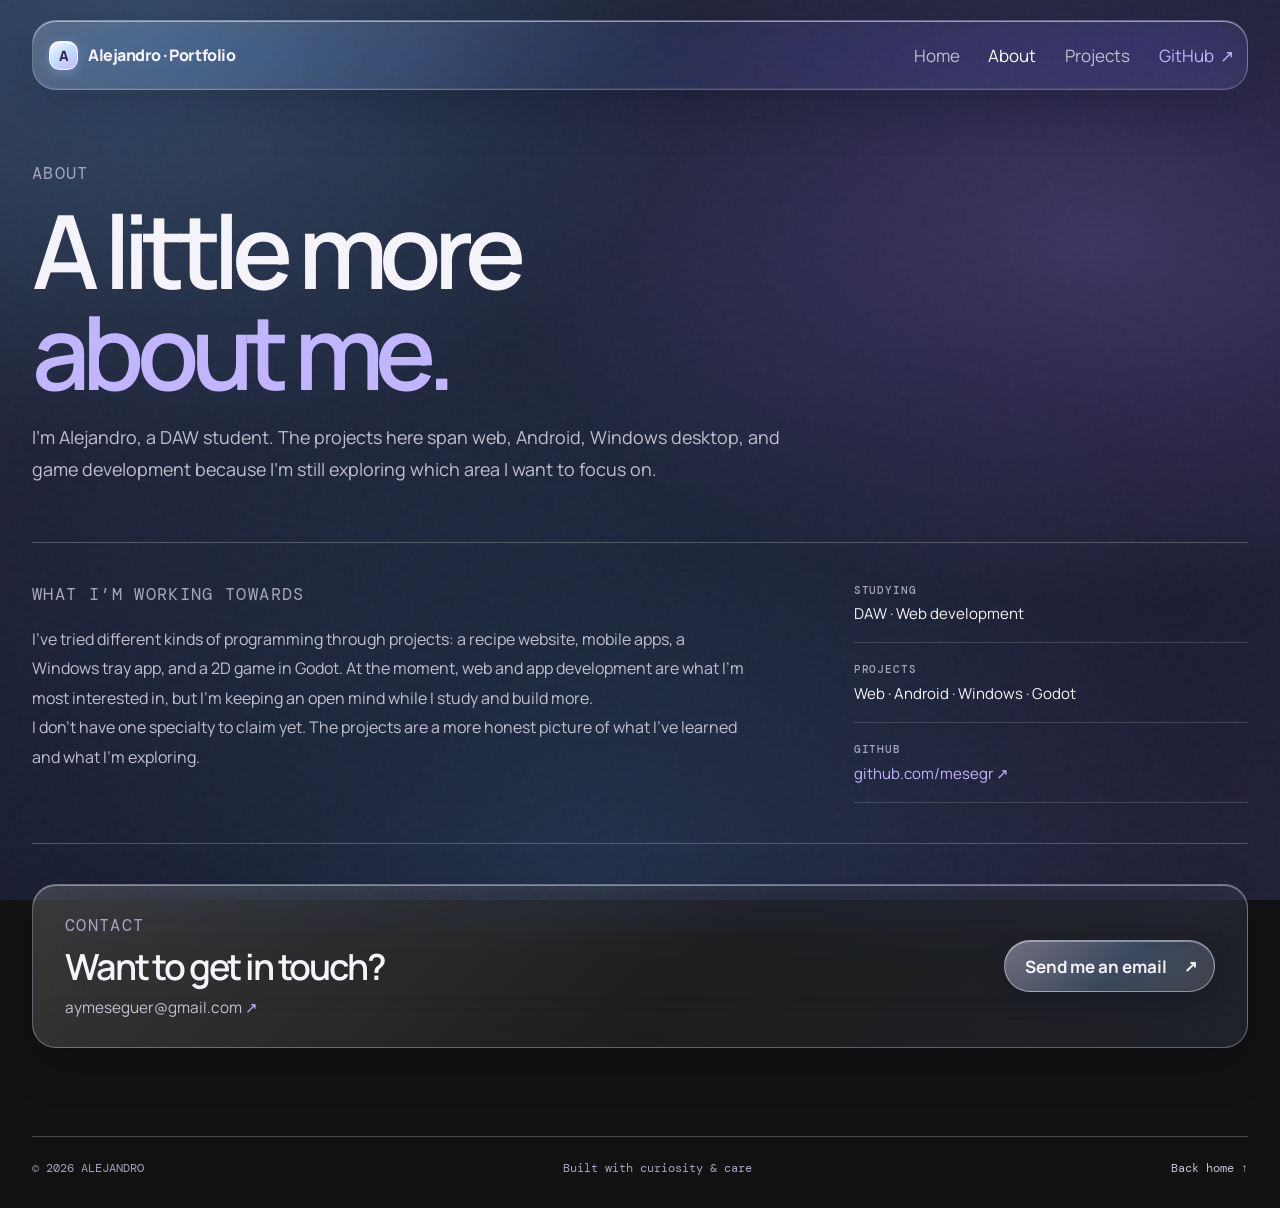
==== about/about.html @ 7ecf0e91 "Add responsive About page Create an About page with Alejandro’s background, areas of study, project " ====
<!doctype html>
<html lang="en">
  <head>
    <meta charset="UTF-8" />
    <meta name="viewport" content="width=device-width, initial-scale=1.0" />
    <meta name="description" content="A little more about Alejandro: a DAW student exploring games, web, and apps through hands-on projects." />
    <title>About — Alejandro</title>
    <link rel="preconnect" href="https://fonts.googleapis.com" />
    <link rel="preconnect" href="https://fonts.gstatic.com" crossorigin />
    <link href="https://fonts.googleapis.com/css2?family=DM+Mono:wght@400;500&family=Manrope:wght@400;500;600;700;800&display=swap" rel="stylesheet" />
    <link rel="stylesheet" href="../styles.css" />
    <link rel="stylesheet" href="about.css" />
  </head>
  <body>
    <div class="page-shell">
      <header class="site-header">
        <a class="brand" href="../index.html" aria-label="Alejandro portfolio home"><span class="brand-mark" aria-hidden="true">A</span><span>Alejandro · Portfolio</span></a>
        <nav class="site-nav" aria-label="Main navigation">
          <a class="nav-link" href="../index.html">Home</a>
          <a class="nav-link is-active" href="about.html">About</a>
          <a class="nav-link" href="../projects/projects.html">Projects</a>
          <a class="nav-link nav-link--github" href="https://github.com/mesegr" target="_blank" rel="noreferrer">GitHub <span aria-hidden="true">↗</span></a>
        </nav>
      </header>

      <main class="about-page">
        <section class="about-hero" aria-labelledby="about-title">
          <p class="eyebrow">About</p>
          <h1 id="about-title">A little more<br /><em>about me.</em></h1>
          <p class="about-lead">I’m Alejandro, a DAW student. The projects here span web, Android, Windows desktop, and game development because I’m still exploring which area I want to focus on.</p>
        </section>

        <section class="about-overview" aria-label="More about Alejandro">
          <div>
            <p class="eyebrow">What I’m working towards</p>
            <p>I’ve tried different kinds of programming through projects: a recipe website, mobile apps, a Windows tray app, and a 2D game in Godot. At the moment, web and app development are what I’m most interested in, but I’m keeping an open mind while I study and build more.</p>
            <p>I don’t have one specialty to claim yet. The projects are a more honest picture of what I’ve learned and what I’m exploring.</p>
          </div>
          <dl class="about-facts">
            <div><dt>Studying</dt><dd>DAW · Web development</dd></div>
            <div><dt>Projects</dt><dd>Web · Android · Windows · Godot</dd></div>
            <div><dt>GitHub</dt><dd><a href="https://github.com/mesegr" target="_blank" rel="noreferrer">github.com/mesegr ↗</a></dd></div>
          </dl>
        </section>

        <section class="about-contact" aria-labelledby="about-contact-title">
          <div>
            <p class="eyebrow">Contact</p>
            <h2 id="about-contact-title">Want to get in touch?</h2>
            <a class="about-email" href="mailto:aymeseguer@gmail.com">aymeseguer@gmail.com <span aria-hidden="true">↗</span></a>
          </div>
          <a class="button button--primary" href="mailto:aymeseguer@gmail.com">Send me an email <span aria-hidden="true">↗</span></a>
        </section>
      </main>

      <footer class="site-footer">
        <span>© 2026 ALEJANDRO</span>
        <span>Built with curiosity & care</span>
        <a href="../index.html">Back home ↑</a>
      </footer>
    </div>
  </body>
</html>
---- styles.css ----
:root{color-scheme:dark;--text:#f5f4fb;--muted:#c1c1d2;--subtle:#a4a5bd;--violet:#c1b6ff;--cyan:#a6edff;--pink:#ffc4e6;--line:rgba(255,255,255,.24);--glass:rgba(255,255,255,.09)}
*{box-sizing:border-box}html{scroll-behavior:smooth}body{margin:0;min-height:100vh;color:var(--text);font-family:Manrope, sans-serif;-webkit-font-smoothing:antialiased;background:radial-gradient(ellipse at 12% 4%,rgba(101,175,225,.25),transparent 34rem),radial-gradient(ellipse at 86% 27%,rgba(160,118,236,.28),transparent 38rem),radial-gradient(ellipse at 45% 100%,rgba(72,133,181,.2),transparent 40rem),linear-gradient(145deg,#252b42,#171a2c 58%,#22213a);background-attachment:fixed}body:before{content:"";position:fixed;inset:0;pointer-events:none;opacity:.12;background-image:url("data:image/svg+xml,%3Csvg viewBox='0 0 180 180' xmlns='http://www.w3.org/2000/svg'%3E%3Cfilter id='n'%3E%3CfeTurbulence type='fractalNoise' baseFrequency='.8' numOctaves='3' stitchTiles='stitch'/%3E%3C/filter%3E%3Crect width='100%25' height='100%25' filter='url(%23n)' opacity='.18'/%3E%3C/svg%3E");z-index:5}a{color:inherit;text-decoration:none}.page-shell{width:min(100% - 3rem,76rem);margin:auto;position:relative;z-index:1}.site-header{height:4.4rem;margin-top:1.25rem;padding:0 .8rem 0 1rem;display:flex;align-items:center;justify-content:space-between;border:1px solid var(--line);border-radius:1.5rem;background:linear-gradient(135deg,rgba(255,255,255,.2),rgba(255,255,255,.045) 50%,rgba(175,190,255,.09));backdrop-filter:blur(30px) saturate(180%);-webkit-backdrop-filter:blur(30px) saturate(180%);box-shadow:inset 0 1px rgba(255,255,255,.52),inset 0 -1px rgba(255,255,255,.08),0 1rem 3rem rgba(6,10,30,.25)}.brand{display:flex;align-items:center;gap:.65rem;font-size:.94rem;font-weight:800;letter-spacing:-.03em}.brand-mark{display:grid;place-items:center;width:1.8rem;height:1.8rem;color:#28283c;background:linear-gradient(145deg,#fff,#c4dfff 45%,#c6b9ff);border:1px solid rgba(255,255,255,.8);border-radius:.65rem;font-size:.88rem;box-shadow:inset 0 1px #fff,0 3px 12px #b3b9ff55}.site-nav{display:flex;gap:1.8rem;align-items:center;font-size:.76rem;color:var(--muted)}.nav-link{transition:color .2s}.nav-link:hover,.nav-link.is-active{color:white}.nav-link--github{color:var(--violet)}.nav-link span{margin-left:.2rem}.hero{padding:7rem 0 8rem}.hero-copy{max-width:52rem}.eyebrow{margin:0 0 1.25rem;color:var(--subtle);font-family:'DM Mono',monospace;font-size:.68rem;letter-spacing:.08em;text-transform:uppercase}.status-dot{display:inline-block;width:.42rem;height:.42rem;margin-right:.5rem;border-radius:50%;background:#a7e9c5;box-shadow:0 0 0 .25rem #a7e9c514}h1,h2,h3,p{margin-top:0}h1,h2{margin-bottom:1.5rem;font-weight:600;letter-spacing:-.075em;line-height:.98}h1{max-width:48rem;font-size:clamp(3.8rem,8vw,7rem)}h2{font-size:clamp(2.5rem,5vw,4.4rem)}em{color:var(--violet);font-style:normal}.hero-intro{max-width:39rem;color:var(--muted);font-size:1rem;line-height:1.8}.hero-actions{display:flex;align-items:center;gap:1.5rem;margin-top:2.3rem}.button{display:inline-flex;gap:1.1rem;align-items:center;border:1px solid rgba(255,255,255,.44);border-radius:10rem;padding:.85rem 1.05rem .85rem 1.25rem;font-size:.72rem;font-weight:700;transition:transform .2s,background .2s;backdrop-filter:blur(22px) saturate(170%);box-shadow:inset 0 1px #ffffff66,0 8px 22px #10142a55}.button:hover{transform:translateY(-2px)}.button--primary{background:linear-gradient(135deg,#e6ddff66,#8cbaff35 55%,#fff2)}.button--primary span{font-size:1rem}.text-link{color:var(--muted);font-size:.72rem}.text-link:hover{color:white}.text-link span{color:var(--violet);margin-left:.35rem;font-size:1rem}.work-section{padding:4.5rem 0 7rem;border-top:1px solid var(--line)}.section-heading{display:flex;align-items:end;justify-content:space-between;margin-bottom:2.5rem}.section-heading h2{margin-bottom:0}.project-card{position:relative;display:grid;grid-template-columns:1.45fr 1fr;min-height:25rem;overflow:hidden;border:1px solid rgba(255,255,255,.3);border-radius:2rem;background:linear-gradient(135deg,rgba(255,255,255,.18),rgba(255,255,255,.055) 45%,rgba(151,178,255,.1));backdrop-filter:blur(34px) saturate(175%);-webkit-backdrop-filter:blur(34px) saturate(175%);box-shadow:inset 0 1px rgba(255,255,255,.48),inset 0 -1px rgba(255,255,255,.08),0 1.5rem 4rem rgba(5,8,25,.26);transition:transform .25s,border-color .25s}.project-card:before{content:"";position:absolute;inset:1px 1px auto;height:45%;border-radius:inherit;background:linear-gradient(180deg,rgba(255,255,255,.13),transparent);pointer-events:none}.project-card:hover{border-color:rgba(220,215,255,.65);transform:translateY(-4px)}.project-preview{position:relative;display:grid;place-items:center;overflow:hidden;min-height:25rem;background:radial-gradient(ellipse at 25% 20%,#eac7ff99,transparent 45%),radial-gradient(ellipse at 80% 80%,#8be9ff77,transparent 40%),linear-gradient(135deg,#c5c8eb44,#a8e3ee33)}.project-preview:after{content:"";position:absolute;inset:0;background:linear-gradient(135deg,#ffffff26,transparent 42%,#d5c5ff22);pointer-events:none}.preview-window{position:relative;width:76%;height:72%;min-height:15rem;overflow:hidden;border:1px solid #fff9;border-radius:1.2rem;background:linear-gradient(145deg,#e9f6f8e8,#cbddebd9 55%,#dfd1e9e8);color:#33394b;box-shadow:inset 0 1px #fff,0 1.5rem 3rem #212b4b55;transform:rotate(-3deg)}.preview-topbar{height:2rem;display:flex;align-items:center;gap:.28rem;padding:0 .75rem;border-bottom:1px solid #64728a33;font-size:.55rem;background:linear-gradient(#ffffffb8,#ffffff55)}.preview-topbar span{width:.4rem;height:.4rem;border-radius:50%;background:#f5a7b1}.preview-topbar span:nth-child(2){background:#f2d28d}.preview-topbar span:nth-child(3){background:#9bd8ad}.preview-topbar b{margin-left:auto;color:#69728a;font-weight:500}.preview-content{position:absolute;top:32%;left:10%;z-index:1}.preview-kicker{display:block;margin-bottom:.65rem;color:#747e94;font-size:.48rem;text-transform:uppercase;letter-spacing:.1em}.preview-title{display:block;font-size:clamp(1.4rem,3vw,2.25rem);font-weight:700;line-height:.92;letter-spacing:-.07em}.preview-title i{color:#a77592;font-style:normal}.preview-line{display:block;width:5rem;height:.18rem;margin:1rem 0;border-radius:1rem;background:#ad7d9a}.preview-chip{display:inline-block;padding:.38rem .55rem;border:1px solid #ffffff66;border-radius:1rem;background:linear-gradient(135deg,#fff9,#ffffff45);color:#4a4b63;font-size:.45rem;box-shadow:inset 0 1px #fff}.preview-orb{position:absolute;width:9rem;height:9rem;top:25%;right:-2rem;border:1px solid #ffffff99;border-radius:50%;background:radial-gradient(circle at 30% 25%,#fff9,#f8d6bbcc 24%,#bf8e9acc 70%,#8b647188);box-shadow:inset -12px -14px 24px #815f7a44,0 10px 30px #6f617544}.project-info{position:relative;display:flex;flex-direction:column;justify-content:space-between;padding:2.4rem;border-left:1px solid #ffffff21;background:linear-gradient(135deg,#ffffff10,transparent 65%)}.project-number{color:var(--muted);font-family:'DM Mono',monospace;font-size:.65rem}.project-info h3{margin:2.4rem 0 .7rem;font-size:2.3rem;letter-spacing:-.07em}.project-description{max-width:18rem;color:var(--muted);font-size:.8rem;line-height:1.7}.project-meta{display:flex;align-items:center;gap:1rem;color:var(--muted);font-family:'DM Mono',monospace;font-size:.58rem}.project-meta span:nth-child(2){color:var(--violet)}.project-arrow{margin-left:auto;color:white;font-size:1.2rem}.site-footer{display:flex;justify-content:space-between;gap:1rem;padding:1.5rem 0 2rem;border-top:1px solid var(--line);color:var(--subtle);font-family:'DM Mono',monospace;font-size:.58rem}.site-footer a{color:var(--muted)}
@media(max-width:700px){.page-shell{width:min(100% - 2rem,40rem)}.site-header{height:4.2rem;margin-top:.75rem;padding:0 .65rem}.site-nav{gap:.8rem;font-size:.65rem}.nav-link--github{display:none}.hero{padding:5rem 0 5.5rem}.hero h1{font-size:clamp(3.5rem,16vw,5.4rem)}.hero-intro{font-size:.9rem}.section-heading{display:block}.section-heading .text-link{display:inline-block;margin-top:1.5rem}.work-section{padding:3.5rem 0 5rem}.project-card{display:block}.project-preview{min-height:18rem}.preview-window{width:80%;height:75%;min-height:14rem}.project-info{min-height:17rem;padding:1.6rem;border-left:0;border-top:1px solid #ffffff2e}.project-info h3{margin-top:1.5rem}.site-footer{flex-wrap:wrap}.site-footer span:nth-child(2){display:none}}
.hero{min-height:36rem;display:grid;grid-template-columns:1.05fr .95fr;gap:4rem;align-items:center;padding:5.5rem 0 6rem}.hero-art{min-height:25rem;position:relative}.orb{position:absolute;border-radius:50%;filter:blur(1px)}.orb--violet{width:14rem;height:14rem;top:2rem;left:6%;background:radial-gradient(circle at 35% 30%,#e5c9ff,#a99bff 48%,#6852c8);opacity:.95}.orb--cyan{width:11rem;height:11rem;right:5%;bottom:1rem;background:radial-gradient(circle at 35% 30%,#dcfbff,#8edcf0 48%,#5c9bc9);opacity:.9}.glass-shape{position:absolute;border:1px solid rgba(255,255,255,.34);background:linear-gradient(140deg,rgba(255,255,255,.28),rgba(255,255,255,.045) 48%,rgba(172,158,255,.12));backdrop-filter:blur(28px) saturate(170%);-webkit-backdrop-filter:blur(28px) saturate(170%);box-shadow:0 1.5rem 4rem rgba(0,0,0,.25),inset 0 1px rgba(255,255,255,.45),inset 0 -1px rgba(255,255,255,.08);transform:rotate(-13deg)}.glass-shape--back{width:16rem;height:10rem;top:7rem;right:8%;border-radius:2rem;transform:rotate(12deg)}.glass-shape--front{width:15rem;height:14rem;top:5.5rem;left:15%;display:flex;flex-direction:column;justify-content:space-between;padding:1.4rem;border-radius:2.5rem;transform:rotate(-13deg)}.shape-label{color:#ffffffa6;font-family:'DM Mono',monospace;font-size:.6rem;text-transform:uppercase}.glass-shape--front strong{font-size:1.3rem;line-height:1.05;letter-spacing:-.06em}.glass-shape--front strong b,.glass-shape--front strong i{color:var(--cyan);font-style:normal}.shape-arrow{align-self:flex-end;color:var(--pink);font-family:'DM Mono',monospace;font-size:.75rem}.hero-art{isolation:isolate}
@media(max-width:700px){.hero{display:block;padding:4.2rem 0 5rem}.hero-art{min-height:20rem;margin-top:3rem}.orb--violet{width:11rem;height:11rem}.orb--cyan{width:8.5rem;height:8.5rem}.glass-shape--front{left:12%;width:13rem;height:12rem}.glass-shape--back{right:2%;width:13rem}}
@media(max-width:380px){.site-nav{gap:.55rem;font-size:.59rem}.brand{font-size:.82rem}.project-meta{gap:.65rem}}
.shape-label{color:rgba(28,30,54,.88);text-shadow:0 1px 0 rgba(255,255,255,.28);font-weight:700}
@media(prefers-reduced-motion:reduce){*,*:before,*:after{scroll-behavior:auto!important;transition-duration:.01ms!important}}
.project-list{display:grid;gap:1.25rem}.project-card--home .project-preview--image{padding:.6rem}.project-card--home .project-preview--image img{display:block;width:100%;height:100%;min-height:18rem;max-height:28rem;object-fit:cover;border:1px solid rgba(255,255,255,.38);border-radius:1.4rem;box-shadow:inset 0 1px rgba(255,255,255,.45),0 1rem 2.5rem rgba(5,8,25,.24)}@media(max-width:700px){.project-card--home .project-preview--image{min-height:17rem}.project-card--home .project-preview--image img{min-height:16rem;max-height:22rem}}
.project-list{grid-template-columns:repeat(2,minmax(0,1fr));align-items:stretch}.project-card--home{grid-template-columns:1fr;grid-template-rows:auto 1fr}.project-card--home .project-preview--image{min-height:0;aspect-ratio:16/10}.project-card--home .project-preview--image img{min-height:0;height:100%;max-height:none;object-fit:cover}.project-card--home .project-info{min-height:15rem;border-left:0;border-top:1px solid rgba(255,255,255,.2)}@media(max-width:700px){.project-list{grid-template-columns:1fr}.project-card--home .project-preview--image{min-height:0;aspect-ratio:16/10}}
.project-card--home .project-preview--image{position:relative;overflow:hidden}.project-card--home .project-preview--image .home-project-image{position:absolute;inset:.6rem;width:calc(100% - 1.2rem);height:calc(100% - 1.2rem);min-height:0;max-height:none;object-fit:cover;opacity:0;transform:scale(1.025);transition:opacity .45s ease,transform .7s cubic-bezier(.2,.7,.2,1)}.project-card--home .project-preview--image .home-project-image.is-visible{opacity:1;transform:scale(1)}.home-carousel-button{position:absolute;z-index:2;top:50%;display:grid;place-items:center;width:2rem;height:2rem;padding:0;border:1px solid rgba(255,255,255,.52);border-radius:50%;background:rgba(26,30,52,.36);color:#fff;font-size:1.5rem;line-height:1;backdrop-filter:blur(16px);transform:translateY(-50%);cursor:pointer;transition:background .2s,scale .2s}.home-carousel-button:hover{background:rgba(26,30,52,.7);scale:1.08}.home-carousel-previous{left:1rem}.home-carousel-next{right:1rem}.home-carousel-counter{position:absolute;z-index:2;right:1rem;bottom:1rem;padding:.3rem .55rem;border:1px solid rgba(255,255,255,.35);border-radius:2rem;background:rgba(26,30,52,.38);color:#fff;font: .6rem 'DM Mono',monospace;backdrop-filter:blur(16px)}
.home-carousel-viewport{position:absolute;inset:.6rem;overflow:hidden;border:1px solid rgba(255,255,255,.38);border-radius:1.4rem;box-shadow:inset 0 1px rgba(255,255,255,.45),0 1rem 2.5rem rgba(5,8,25,.24)}.home-carousel-track{display:flex;gap:12px;height:100%;transition:transform .65s cubic-bezier(.22,.75,.25,1);will-change:transform}.home-carousel-track .home-project-image{position:static;display:block;flex:0 0 calc((100% - 12px)/2);width:calc((100% - 12px)/2);height:100%;min-height:0;max-height:none;object-fit:cover;border:0;border-radius:1rem;opacity:1;transform:none;box-shadow:none}.home-carousel-button{top:50%}.project-card--home .project-preview--image{aspect-ratio:16/10}.project-card--home .project-preview--image img{min-height:0}
.project-card--home .project-preview--image .home-carousel-viewport .home-carousel-track .home-project-image{position:static;inset:auto;display:block;flex:0 0 calc((100% - 12px)/2);width:calc((100% - 12px)/2);height:100%;min-height:0;max-height:none;margin:0;object-fit:cover;opacity:1;transform:none;border:0;border-radius:1rem;box-shadow:none;transition:none}.project-card--home .project-preview--image .home-carousel-track{position:relative;width:max-content;height:100%;gap:12px}.project-card--home .project-preview--image .home-carousel-viewport{position:absolute;inset:.6rem;overflow:hidden;width:auto;height:auto}
.project-card--home .project-preview--image>.home-project-image.is-visible{position:absolute;inset:.6rem;width:calc(100% - 1.2rem);height:calc(100% - 1.2rem);min-height:0;max-height:none;object-fit:cover;opacity:1;transform:none;border:1px solid rgba(255,255,255,.38);border-radius:1.4rem;box-shadow:inset 0 1px rgba(255,255,255,.45),0 1rem 2.5rem rgba(5,8,25,.24)}

/* Every featured-project cover uses the same visual frame, regardless of source image size. */
.project-card--home .project-preview--image{aspect-ratio:16/9;display:grid;place-items:center;overflow:hidden}
.project-card--home .project-preview--image>.home-project-image.is-visible{object-position:center center}
.project-card--home .project-description{max-width:none}
.project-info h3{margin-top:.1rem}.site-nav,.eyebrow,.hero-intro,.button,.text-link,.project-number,.project-description,.project-meta,.site-footer{font-size:calc(1em + 1px)}.brand{font-size:1rem}.project-info h3{font-size:2.4rem}
.site-footer{font-size:.72rem!important}
---- about/about.css ----
.about-page{padding:4.5rem 0 5.5rem}.about-hero{padding:0 0 3.5rem}.about-hero .eyebrow{margin-bottom:1rem}.about-hero h1{max-width:54rem;margin:0 0 1.25rem;font-size:clamp(3.5rem,8vw,6.4rem)}.about-lead{max-width:47rem;margin:0;color:var(--muted);font-size:1.12rem;line-height:1.8}.about-overview{display:grid;grid-template-columns:1.3fr .7fr;gap:clamp(2rem,7vw,6rem);padding:2.5rem 0;border-top:1px solid var(--line);border-bottom:1px solid var(--line)}.about-overview>div>p:not(.eyebrow){max-width:45rem;margin:0;color:var(--muted);font-size:1rem;line-height:1.85}.about-overview>div>p+p{margin-top:1rem}.about-facts{display:grid;align-content:start;gap:1.2rem;margin:0}.about-facts>div{padding-bottom:1rem;border-bottom:1px solid rgba(255,255,255,.16)}.about-facts dt{margin-bottom:.35rem;color:var(--subtle);font:500 .68rem 'DM Mono',monospace;text-transform:uppercase;letter-spacing:.08em}.about-facts dd{margin:0;color:var(--text);font-size:.94rem;line-height:1.6}.about-facts a{color:var(--violet)}.about-contact{display:flex;justify-content:space-between;align-items:center;gap:2rem;margin-top:2.5rem;padding:1.8rem 2rem;border:1px solid rgba(255,255,255,.3);border-radius:1.5rem;background:linear-gradient(135deg,rgba(255,255,255,.16),rgba(255,255,255,.05) 55%,rgba(151,178,255,.1));backdrop-filter:blur(30px) saturate(170%);-webkit-backdrop-filter:blur(30px) saturate(170%);box-shadow:inset 0 1px rgba(255,255,255,.42),0 1rem 3rem rgba(5,8,25,.18)}.about-contact .eyebrow{margin-bottom:.65rem}.about-contact h2{margin:0 0 .55rem;font-size:clamp(1.6rem,3vw,2.25rem);line-height:1.15;letter-spacing:-.06em}.about-email{color:var(--muted);font-size:.96rem}.about-email span{color:var(--violet)}.about-contact .button{flex:none}
@media(max-width:700px){.about-page{padding:3.5rem 0 4.5rem}.about-hero{padding-bottom:2.5rem}.about-hero h1{font-size:clamp(3.1rem,12vw,4.8rem)}.about-lead{font-size:1rem}.about-overview{grid-template-columns:1fr;gap:2rem;padding:1.8rem 0}.about-facts{grid-template-columns:1fr 1fr;gap:1rem}.about-facts>div:last-child{grid-column:1/-1}.about-contact{align-items:flex-start;flex-direction:column;margin-top:2rem;padding:1.4rem;border-radius:1.3rem}.about-contact .button{margin-top:.25rem}}
@media(max-width:380px){.about-hero h1{font-size:2.8rem}.about-facts{grid-template-columns:1fr}.about-facts>div:last-child{grid-column:auto}}
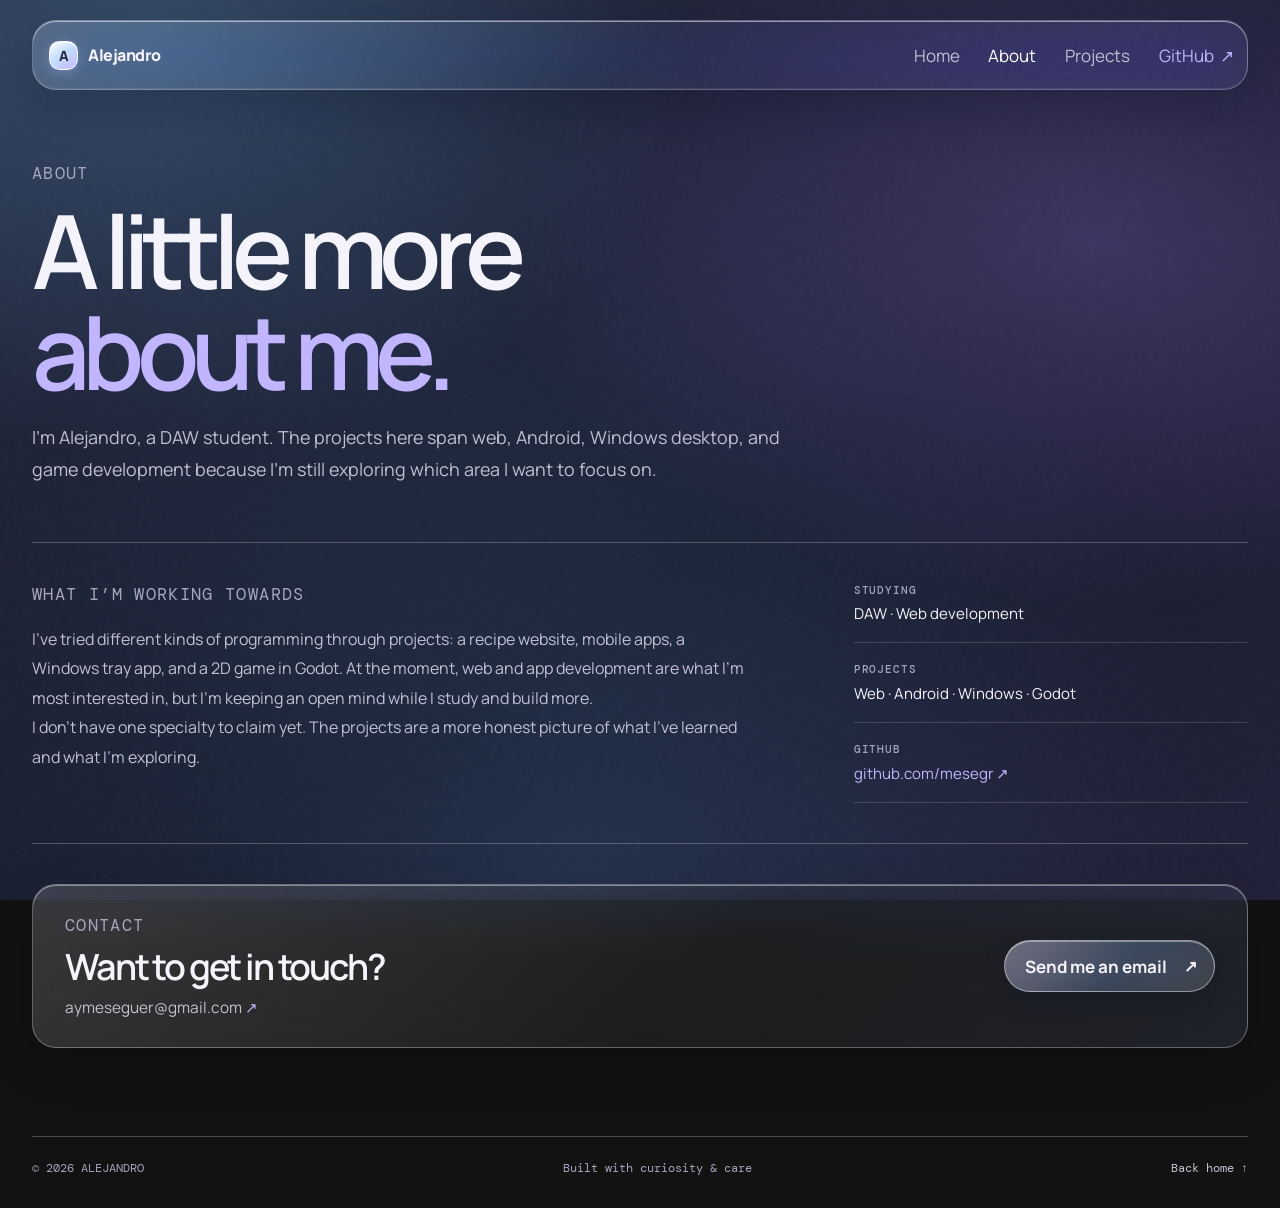
==== commit ca124404: "Improve mobile portfolio layouts Refine responsive styles for narrow screens across the home, about," ====
--- a/about/about.html
+++ b/about/about.html
@@ -14,7 +14,7 @@
   <body>
     <div class="page-shell">
       <header class="site-header">
-        <a class="brand" href="../index.html" aria-label="Alejandro portfolio home"><span class="brand-mark" aria-hidden="true">A</span><span>Alejandro · Portfolio</span></a>
+        <a class="brand" href="../index.html" aria-label="Alejandro portfolio home"><span class="brand-mark" aria-hidden="true">A</span><span>Alejandro</span></a>
         <nav class="site-nav" aria-label="Main navigation">
           <a class="nav-link" href="../index.html">Home</a>
           <a class="nav-link is-active" href="about.html">About</a>
--- a/styles.css
+++ b/styles.css
@@ -17,5 +17,10 @@
 .project-card--home .project-preview--image{aspect-ratio:16/9;display:grid;place-items:center;overflow:hidden}
 .project-card--home .project-preview--image>.home-project-image.is-visible{object-position:center center}
 .project-card--home .project-description{max-width:none}
+@media(max-width:700px){.hero-art{display:none}}
 .project-info h3{margin-top:.1rem}.site-nav,.eyebrow,.hero-intro,.button,.text-link,.project-number,.project-description,.project-meta,.site-footer{font-size:calc(1em + 1px)}.brand{font-size:1rem}.project-info h3{font-size:2.4rem}
 .site-footer{font-size:.72rem!important}
+/* Keep every navigation item available while making the header fit narrow phones. */
+@media(max-width:700px){.page-shell{width:min(calc(100% - 2rem),40rem)}.site-header{gap:.55rem}.brand{flex:0 0 auto;white-space:nowrap}.site-nav{flex:0 1 auto;justify-content:flex-end;gap:clamp(.35rem,2vw,.75rem);font-size:clamp(.62rem,2.3vw,.72rem)}.site-nav .nav-link{white-space:nowrap}.nav-link--github{display:inline-flex}.hero-actions{flex-wrap:wrap;row-gap:.8rem}.section-heading{gap:1rem}.site-footer{align-items:flex-start}}
+@media(max-width:480px){.page-shell{width:calc(100% - 1.25rem)}.site-header{height:auto;min-height:3.8rem;padding:.55rem .6rem;border-radius:1.15rem}.site-nav{gap:.38rem;font-size:.7rem}.hero{min-height:0;padding-top:3.5rem}.hero h1{font-size:clamp(2.85rem,13.5vw,4.1rem)}.hero-intro{font-size:1rem;line-height:1.7}.hero-actions{gap:.9rem}.work-section{padding:2.8rem 0 4rem}.section-heading h2{font-size:clamp(2.4rem,11vw,3.6rem)}.project-card--home .project-preview--image{aspect-ratio:16/9}.project-card--home .project-preview--image>.home-project-image.is-visible{object-fit:contain;object-position:center}.project-card--home .project-info{min-height:0;padding:1.15rem}.project-info h3{font-size:clamp(1.8rem,8vw,2.3rem);margin:.25rem 0 .65rem}.project-description{font-size:.94rem;line-height:1.65}.project-meta{flex-wrap:wrap;gap:.55rem;font-size:.68rem}.site-footer{gap:.7rem;padding:1.2rem 0 1.5rem;font-size:.68rem!important}.site-footer span:first-child{white-space:nowrap}}
+@media(max-width:340px){.page-shell{width:calc(100% - 1rem)}.site-header{display:grid;grid-template-columns:minmax(0,1fr);justify-items:stretch;gap:.45rem;padding:.6rem .7rem}.brand{font-size:.9rem}.site-nav{width:100%;justify-content:space-between;gap:.2rem;font-size:.72rem}.hero h1{font-size:2.7rem}.hero-actions{width:100%;justify-content:space-between;flex-wrap:nowrap;gap:.6rem}.hero-actions .button{gap:.55rem;padding:.7rem .72rem .7rem .9rem;font-size:.72rem;white-space:nowrap}.hero-actions .text-link{font-size:.82rem;white-space:nowrap}.button{padding:.75rem .9rem;font-size:.78rem}.project-meta{font-size:.63rem}}
--- a/about/about.css
+++ b/about/about.css
@@ -1,3 +1,4 @@
 .about-page{padding:4.5rem 0 5.5rem}.about-hero{padding:0 0 3.5rem}.about-hero .eyebrow{margin-bottom:1rem}.about-hero h1{max-width:54rem;margin:0 0 1.25rem;font-size:clamp(3.5rem,8vw,6.4rem)}.about-lead{max-width:47rem;margin:0;color:var(--muted);font-size:1.12rem;line-height:1.8}.about-overview{display:grid;grid-template-columns:1.3fr .7fr;gap:clamp(2rem,7vw,6rem);padding:2.5rem 0;border-top:1px solid var(--line);border-bottom:1px solid var(--line)}.about-overview>div>p:not(.eyebrow){max-width:45rem;margin:0;color:var(--muted);font-size:1rem;line-height:1.85}.about-overview>div>p+p{margin-top:1rem}.about-facts{display:grid;align-content:start;gap:1.2rem;margin:0}.about-facts>div{padding-bottom:1rem;border-bottom:1px solid rgba(255,255,255,.16)}.about-facts dt{margin-bottom:.35rem;color:var(--subtle);font:500 .68rem 'DM Mono',monospace;text-transform:uppercase;letter-spacing:.08em}.about-facts dd{margin:0;color:var(--text);font-size:.94rem;line-height:1.6}.about-facts a{color:var(--violet)}.about-contact{display:flex;justify-content:space-between;align-items:center;gap:2rem;margin-top:2.5rem;padding:1.8rem 2rem;border:1px solid rgba(255,255,255,.3);border-radius:1.5rem;background:linear-gradient(135deg,rgba(255,255,255,.16),rgba(255,255,255,.05) 55%,rgba(151,178,255,.1));backdrop-filter:blur(30px) saturate(170%);-webkit-backdrop-filter:blur(30px) saturate(170%);box-shadow:inset 0 1px rgba(255,255,255,.42),0 1rem 3rem rgba(5,8,25,.18)}.about-contact .eyebrow{margin-bottom:.65rem}.about-contact h2{margin:0 0 .55rem;font-size:clamp(1.6rem,3vw,2.25rem);line-height:1.15;letter-spacing:-.06em}.about-email{color:var(--muted);font-size:.96rem}.about-email span{color:var(--violet)}.about-contact .button{flex:none}
 @media(max-width:700px){.about-page{padding:3.5rem 0 4.5rem}.about-hero{padding-bottom:2.5rem}.about-hero h1{font-size:clamp(3.1rem,12vw,4.8rem)}.about-lead{font-size:1rem}.about-overview{grid-template-columns:1fr;gap:2rem;padding:1.8rem 0}.about-facts{grid-template-columns:1fr 1fr;gap:1rem}.about-facts>div:last-child{grid-column:1/-1}.about-contact{align-items:flex-start;flex-direction:column;margin-top:2rem;padding:1.4rem;border-radius:1.3rem}.about-contact .button{margin-top:.25rem}}
 @media(max-width:380px){.about-hero h1{font-size:2.8rem}.about-facts{grid-template-columns:1fr}.about-facts>div:last-child{grid-column:auto}}
+@media(max-width:480px){.about-hero h1{font-size:clamp(2.75rem,13vw,4rem)}.about-contact{gap:1rem;padding:1.1rem}.about-email{overflow-wrap:anywhere}}
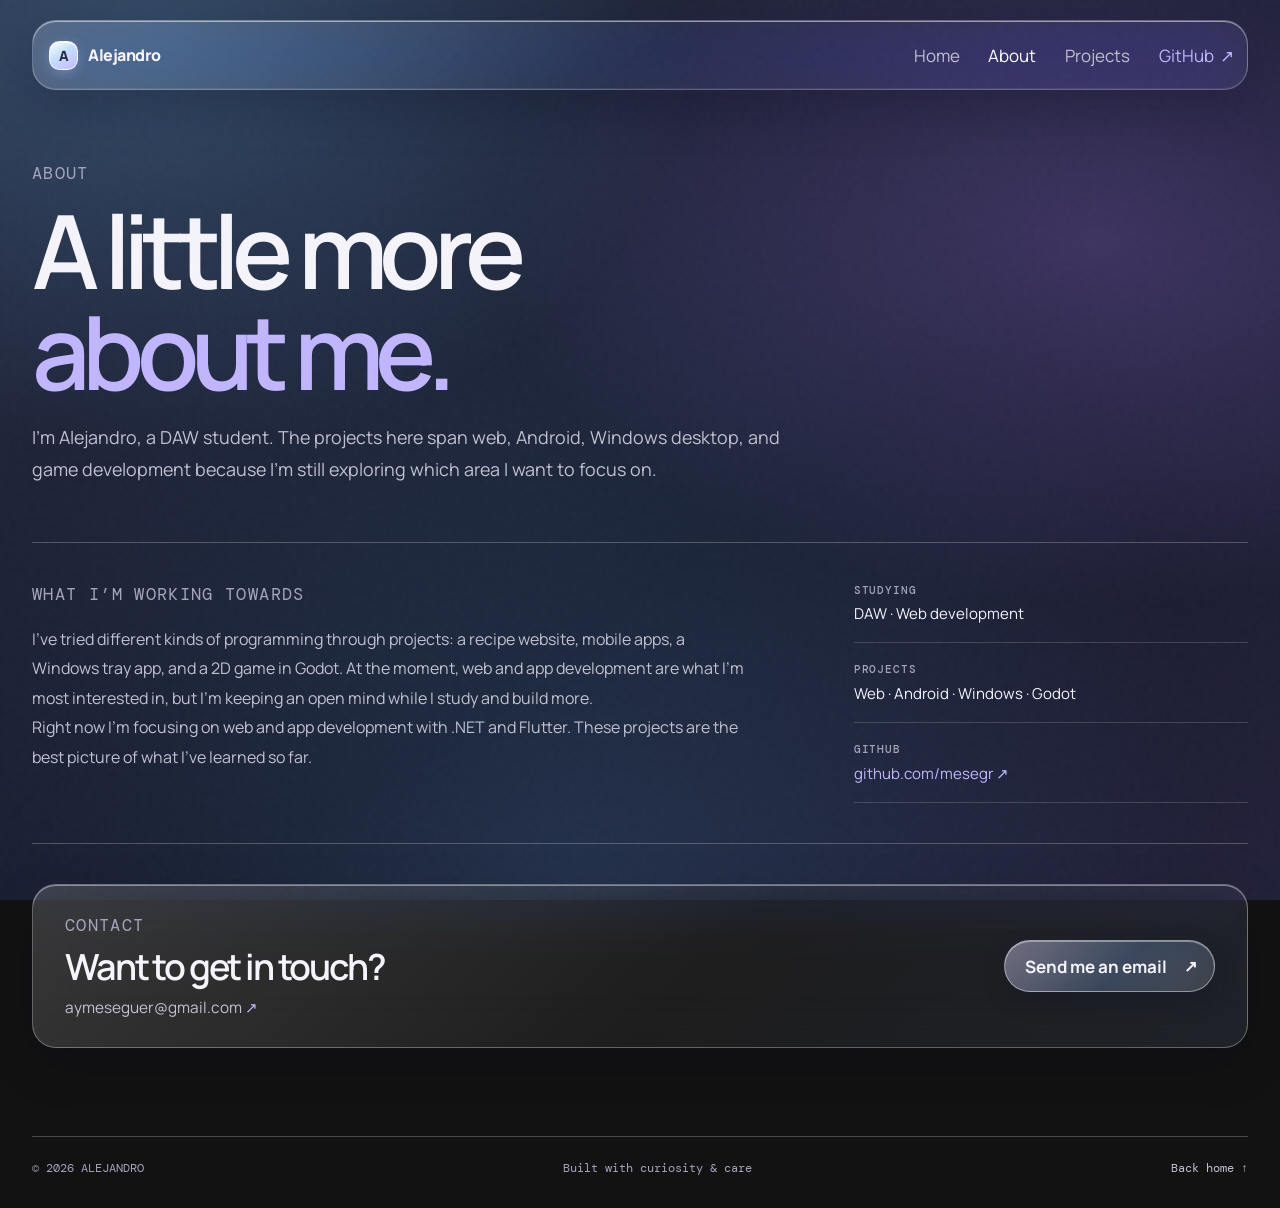
==== commit 897b4f6b: "Add page metadata and personal copy" ====
--- a/about/about.html
+++ b/about/about.html
@@ -3,8 +3,14 @@
   <head>
     <meta charset="UTF-8" />
     <meta name="viewport" content="width=device-width, initial-scale=1.0" />
-    <meta name="description" content="A little more about Alejandro: a DAW student exploring games, web, and apps through hands-on projects." />
+    <meta name="description" content="Learn more about Alejandro, a DAW student building web, Android, Windows, and game development projects." />
+    <meta name="theme-color" content="#171a2b" />
+    <meta property="og:title" content="About Alejandro — Developer Portfolio" />
+    <meta property="og:description" content="A little more about Alejandro and the web, Android, Windows, and game projects he builds." />
+    <meta property="og:type" content="profile" />
+    <meta name="twitter:card" content="summary" />
     <title>About — Alejandro</title>
+    <link rel="icon" href="../favicon.svg" type="image/svg+xml" />
     <link rel="preconnect" href="https://fonts.googleapis.com" />
     <link rel="preconnect" href="https://fonts.gstatic.com" crossorigin />
     <link href="https://fonts.googleapis.com/css2?family=DM+Mono:wght@400;500&family=Manrope:wght@400;500;600;700;800&display=swap" rel="stylesheet" />
@@ -19,7 +25,7 @@
           <a class="nav-link" href="../index.html">Home</a>
           <a class="nav-link is-active" href="about.html">About</a>
           <a class="nav-link" href="../projects/projects.html">Projects</a>
-          <a class="nav-link nav-link--github" href="https://github.com/mesegr" target="_blank" rel="noreferrer">GitHub <span aria-hidden="true">↗</span></a>
+          <a class="nav-link nav-link--github" href="https://github.com/mesegr" target="_blank" rel="noopener noreferrer">GitHub <span aria-hidden="true">↗</span></a>
         </nav>
       </header>
 
@@ -34,12 +40,12 @@
           <div>
             <p class="eyebrow">What I’m working towards</p>
             <p>I’ve tried different kinds of programming through projects: a recipe website, mobile apps, a Windows tray app, and a 2D game in Godot. At the moment, web and app development are what I’m most interested in, but I’m keeping an open mind while I study and build more.</p>
-            <p>I don’t have one specialty to claim yet. The projects are a more honest picture of what I’ve learned and what I’m exploring.</p>
+            <p>Right now I'm focusing on web and app development with .NET and Flutter. These projects are the best picture of what I've learned so far.</p>
           </div>
           <dl class="about-facts">
             <div><dt>Studying</dt><dd>DAW · Web development</dd></div>
             <div><dt>Projects</dt><dd>Web · Android · Windows · Godot</dd></div>
-            <div><dt>GitHub</dt><dd><a href="https://github.com/mesegr" target="_blank" rel="noreferrer">github.com/mesegr ↗</a></dd></div>
+            <div><dt>GitHub</dt><dd><a href="https://github.com/mesegr" target="_blank" rel="noopener noreferrer">github.com/mesegr ↗</a></dd></div>
           </dl>
         </section>
 
--- a/styles.css
+++ b/styles.css
@@ -22,5 +22,6 @@
 .site-footer{font-size:.72rem!important}
 /* Keep every navigation item available while making the header fit narrow phones. */
 @media(max-width:700px){.page-shell{width:min(calc(100% - 2rem),40rem)}.site-header{gap:.55rem}.brand{flex:0 0 auto;white-space:nowrap}.site-nav{flex:0 1 auto;justify-content:flex-end;gap:clamp(.35rem,2vw,.75rem);font-size:clamp(.62rem,2.3vw,.72rem)}.site-nav .nav-link{white-space:nowrap}.nav-link--github{display:inline-flex}.hero-actions{flex-wrap:wrap;row-gap:.8rem}.section-heading{gap:1rem}.site-footer{align-items:flex-start}}
-@media(max-width:480px){.page-shell{width:calc(100% - 1.25rem)}.site-header{height:auto;min-height:3.8rem;padding:.55rem .6rem;border-radius:1.15rem}.site-nav{gap:.38rem;font-size:.7rem}.hero{min-height:0;padding-top:3.5rem}.hero h1{font-size:clamp(2.85rem,13.5vw,4.1rem)}.hero-intro{font-size:1rem;line-height:1.7}.hero-actions{gap:.9rem}.work-section{padding:2.8rem 0 4rem}.section-heading h2{font-size:clamp(2.4rem,11vw,3.6rem)}.project-card--home .project-preview--image{aspect-ratio:16/9}.project-card--home .project-preview--image>.home-project-image.is-visible{object-fit:contain;object-position:center}.project-card--home .project-info{min-height:0;padding:1.15rem}.project-info h3{font-size:clamp(1.8rem,8vw,2.3rem);margin:.25rem 0 .65rem}.project-description{font-size:.94rem;line-height:1.65}.project-meta{flex-wrap:wrap;gap:.55rem;font-size:.68rem}.site-footer{gap:.7rem;padding:1.2rem 0 1.5rem;font-size:.68rem!important}.site-footer span:first-child{white-space:nowrap}}
+@media(max-width:480px){.page-shell{width:calc(100% - 1.25rem)}.site-header{height:auto;min-height:3.8rem;padding:.55rem .6rem;border-radius:1.15rem}.site-nav{gap:.38rem;font-size:.7rem}.hero{min-height:0;padding-top:3.5rem}.hero h1{font-size:clamp(2.85rem,13.5vw,4.1rem)}.hero-intro{font-size:1rem;line-height:1.7}.hero-actions{gap:.9rem}.work-section{padding:2.8rem 0 4rem}.section-heading h2{font-size:clamp(2.4rem,11vw,3.6rem)}.project-card--home .project-preview--image{aspect-ratio:16/9}.project-card--home .project-preview--image>.home-project-image.is-visible{object-fit:cover;object-position:center}.project-card--home .project-info{min-height:0;padding:1.15rem}.project-info h3{font-size:clamp(1.8rem,8vw,2.3rem);margin:.25rem 0 .65rem}.project-description{font-size:.94rem;line-height:1.65}.project-meta{flex-wrap:wrap;gap:.55rem;font-size:.68rem}.site-footer{gap:.7rem;padding:1.2rem 0 1.5rem;font-size:.68rem!important}.site-footer span:first-child{white-space:nowrap}}
 @media(max-width:340px){.page-shell{width:calc(100% - 1rem)}.site-header{display:grid;grid-template-columns:minmax(0,1fr);justify-items:stretch;gap:.45rem;padding:.6rem .7rem}.brand{font-size:.9rem}.site-nav{width:100%;justify-content:space-between;gap:.2rem;font-size:.72rem}.hero h1{font-size:2.7rem}.hero-actions{width:100%;justify-content:space-between;flex-wrap:nowrap;gap:.6rem}.hero-actions .button{gap:.55rem;padding:.7rem .72rem .7rem .9rem;font-size:.72rem;white-space:nowrap}.hero-actions .text-link{font-size:.82rem;white-space:nowrap}.button{padding:.75rem .9rem;font-size:.78rem}.project-meta{font-size:.63rem}}
+@media(min-width:701px) and (max-width:850px){.hero-actions{gap:.75rem;flex-wrap:nowrap}.hero-actions .button{gap:.55rem;padding:.75rem .8rem .75rem 1rem;font-size:1rem;white-space:nowrap}.hero-actions .text-link{font-size:.95rem;white-space:nowrap}}
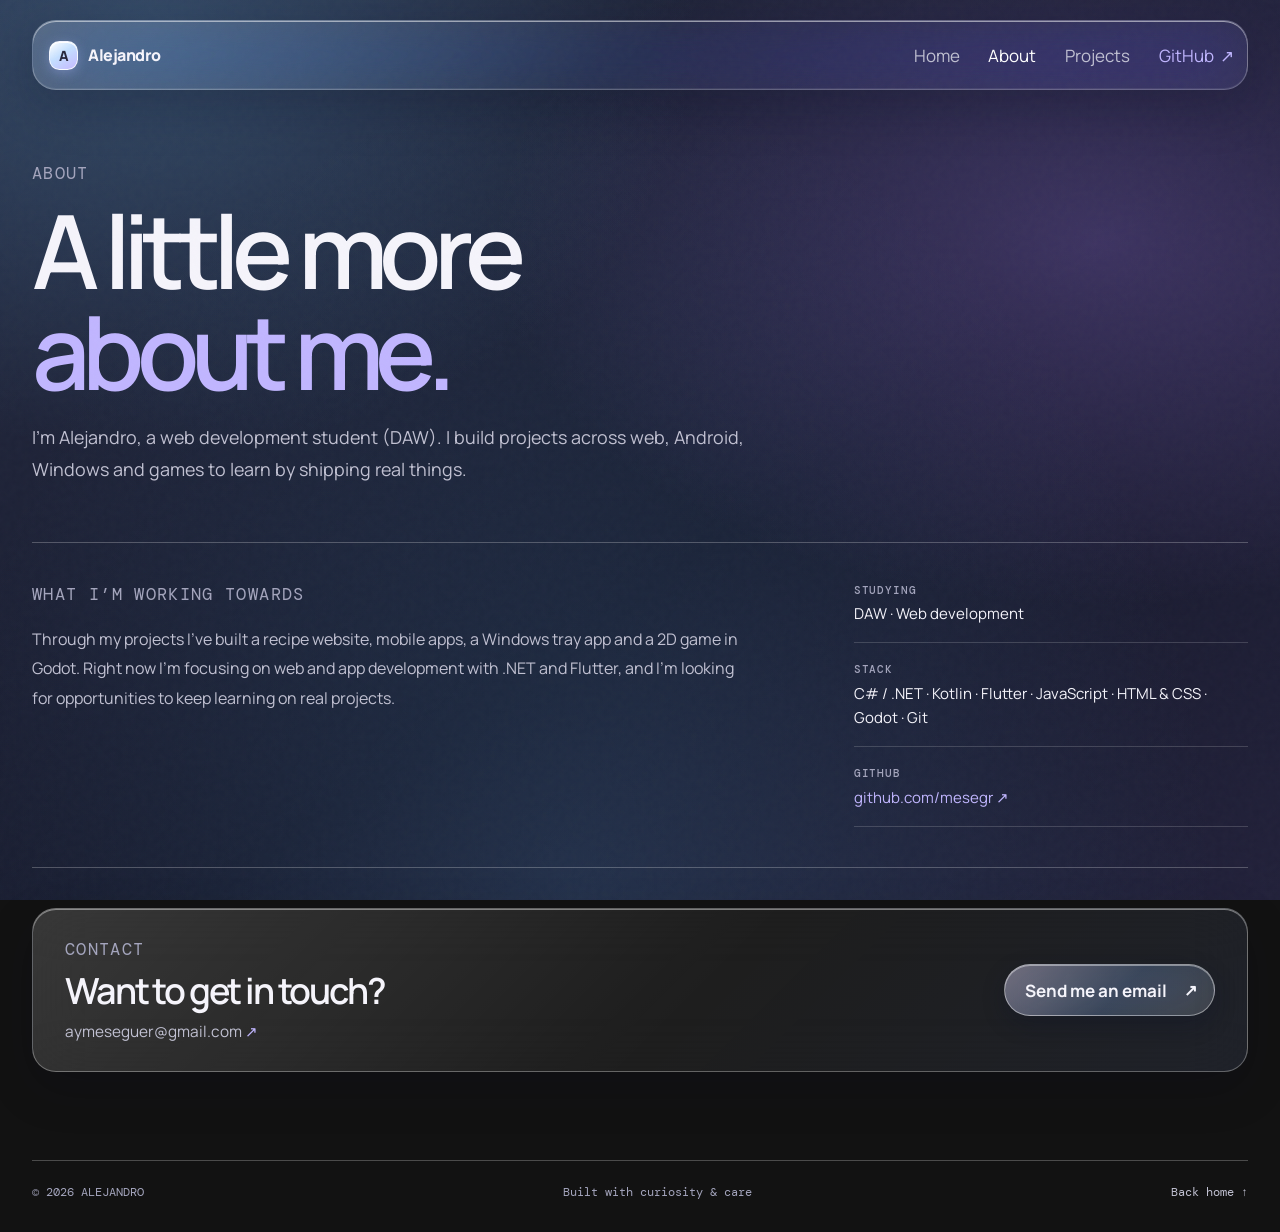
==== commit 11c54837: "Rewrite about page copy and facts" ====
--- a/about/about.html
+++ b/about/about.html
@@ -33,18 +33,17 @@
         <section class="about-hero" aria-labelledby="about-title">
           <p class="eyebrow">About</p>
           <h1 id="about-title">A little more<br /><em>about me.</em></h1>
-          <p class="about-lead">I’m Alejandro, a DAW student. The projects here span web, Android, Windows desktop, and game development because I’m still exploring which area I want to focus on.</p>
+          <p class="about-lead">I'm Alejandro, a web development student (DAW). I build projects across web, Android, Windows and games to learn by shipping real things.</p>
         </section>
 
         <section class="about-overview" aria-label="More about Alejandro">
           <div>
             <p class="eyebrow">What I’m working towards</p>
-            <p>I’ve tried different kinds of programming through projects: a recipe website, mobile apps, a Windows tray app, and a 2D game in Godot. At the moment, web and app development are what I’m most interested in, but I’m keeping an open mind while I study and build more.</p>
-            <p>Right now I'm focusing on web and app development with .NET and Flutter. These projects are the best picture of what I've learned so far.</p>
+            <p>Through my projects I've built a recipe website, mobile apps, a Windows tray app and a 2D game in Godot. Right now I'm focusing on web and app development with .NET and Flutter, and I'm looking for opportunities to keep learning on real projects.</p>
           </div>
           <dl class="about-facts">
             <div><dt>Studying</dt><dd>DAW · Web development</dd></div>
-            <div><dt>Projects</dt><dd>Web · Android · Windows · Godot</dd></div>
+            <div><dt>Stack</dt><dd>C# / .NET · Kotlin · Flutter · JavaScript · HTML &amp; CSS · Godot · Git</dd></div>
             <div><dt>GitHub</dt><dd><a href="https://github.com/mesegr" target="_blank" rel="noopener noreferrer">github.com/mesegr ↗</a></dd></div>
           </dl>
         </section>
--- a/styles.css
+++ b/styles.css
@@ -25,3 +25,4 @@
 @media(max-width:480px){.page-shell{width:calc(100% - 1.25rem)}.site-header{height:auto;min-height:3.8rem;padding:.55rem .6rem;border-radius:1.15rem}.site-nav{gap:.38rem;font-size:.7rem}.hero{min-height:0;padding-top:3.5rem}.hero h1{font-size:clamp(2.85rem,13.5vw,4.1rem)}.hero-intro{font-size:1rem;line-height:1.7}.hero-actions{gap:.9rem}.work-section{padding:2.8rem 0 4rem}.section-heading h2{font-size:clamp(2.4rem,11vw,3.6rem)}.project-card--home .project-preview--image{aspect-ratio:16/9}.project-card--home .project-preview--image>.home-project-image.is-visible{object-fit:cover;object-position:center}.project-card--home .project-info{min-height:0;padding:1.15rem}.project-info h3{font-size:clamp(1.8rem,8vw,2.3rem);margin:.25rem 0 .65rem}.project-description{font-size:.94rem;line-height:1.65}.project-meta{flex-wrap:wrap;gap:.55rem;font-size:.68rem}.site-footer{gap:.7rem;padding:1.2rem 0 1.5rem;font-size:.68rem!important}.site-footer span:first-child{white-space:nowrap}}
 @media(max-width:340px){.page-shell{width:calc(100% - 1rem)}.site-header{display:grid;grid-template-columns:minmax(0,1fr);justify-items:stretch;gap:.45rem;padding:.6rem .7rem}.brand{font-size:.9rem}.site-nav{width:100%;justify-content:space-between;gap:.2rem;font-size:.72rem}.hero h1{font-size:2.7rem}.hero-actions{width:100%;justify-content:space-between;flex-wrap:nowrap;gap:.6rem}.hero-actions .button{gap:.55rem;padding:.7rem .72rem .7rem .9rem;font-size:.72rem;white-space:nowrap}.hero-actions .text-link{font-size:.82rem;white-space:nowrap}.button{padding:.75rem .9rem;font-size:.78rem}.project-meta{font-size:.63rem}}
 @media(min-width:701px) and (max-width:850px){.hero-actions{gap:.75rem;flex-wrap:nowrap}.hero-actions .button{gap:.55rem;padding:.75rem .8rem .75rem 1rem;font-size:1rem;white-space:nowrap}.hero-actions .text-link{font-size:.95rem;white-space:nowrap}}
+@media(prefers-reduced-motion:reduce){html{scroll-behavior:auto}*,*::before,*::after{scroll-behavior:auto!important;animation-duration:.01ms!important;animation-iteration-count:1!important;transition-duration:.01ms!important}.orb{animation:none!important;transform:none!important}.glass-shape{transition:none!important}.project-card,.home-project-image,.home-carousel-track,.home-carousel-button{transition:none!important}}
